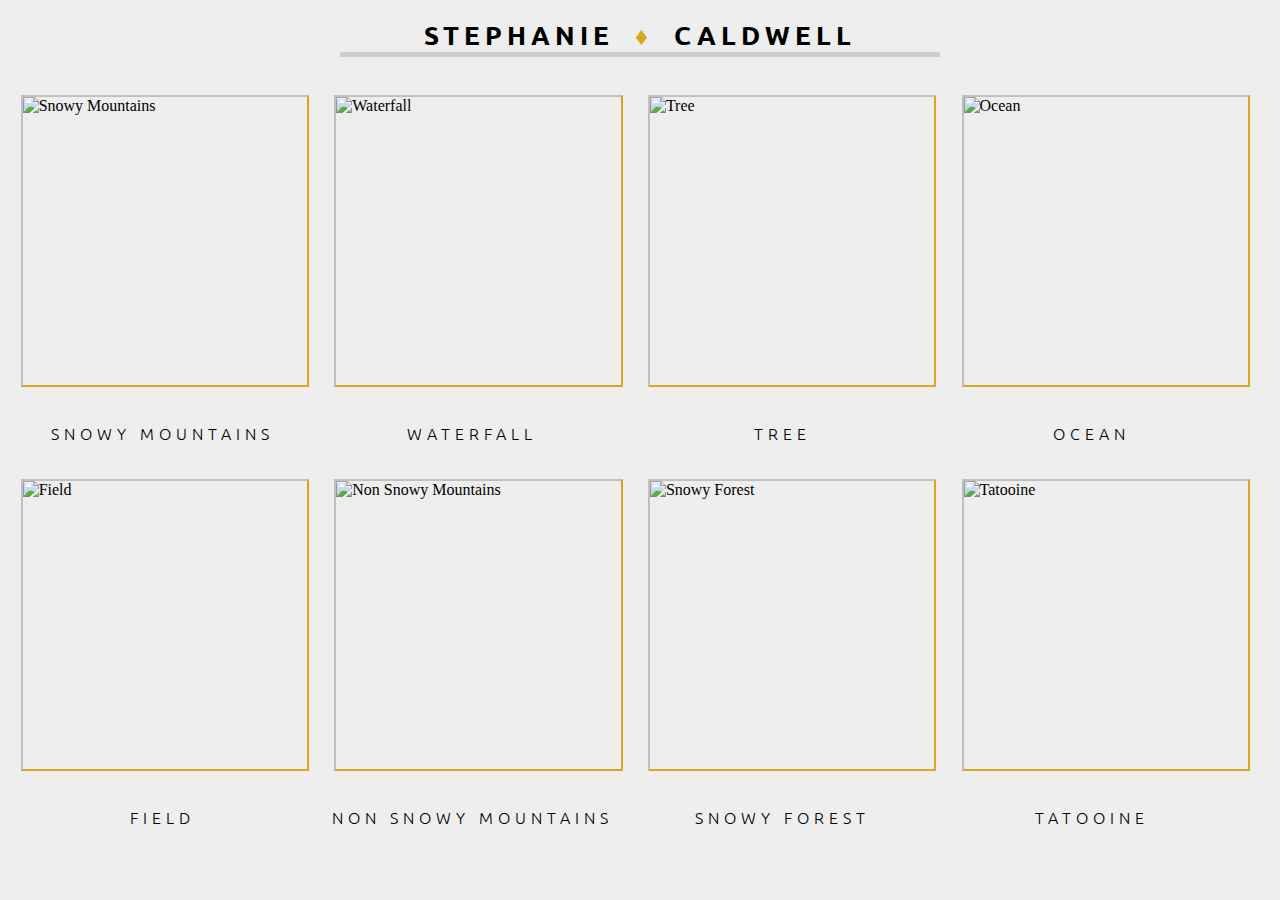
==== PhotoSite-main/index.html @ 996ce949 "portfolio site" ====
<!DOCTYPE html>
<html lang="en">

<head>
    <meta charset="UTF-8">
    <meta name="viewport" content="width=device-width, initial-scale=1.0">
    <title>Photo Site</title>
    <link rel="preconnect" href="https://fonts.gstatic.com">
    <link href="https://fonts.googleapis.com/css2?family=Ubuntu:ital,wght@0,400;0,700;1,300&display=swap"
        rel="stylesheet">
    <link rel="stylesheet" href="style.css">
</head>

<body>
    <p>Stephanie <span style="color:goldenrod">&diams;</span> Caldwell</p>
    <img src="Images/snowyMountains.jpeg" alt="Snowy Mountains">
    <img src="Images/waterfall.jpeg" alt="Waterfall">
    <img src="Images/tree.jpeg" alt="Tree">
    <img src="Images/ocean.jpeg" alt="Ocean">
    <p class="tagline">Snowy Mountains</p>
    <p class="tagline">Waterfall</p>
    <p class="tagline">Tree</p>
    <p class="tagline">Ocean</p>
    <img src="Images/field.jpeg" alt="Field">
    <img src="Images/nonSnowyMountains.jpeg" alt="Non Snowy Mountains">
    <img src="Images/snowyForest.jpeg" alt="Snowy Forest">
    <img src="Images/tatooine.jpeg" alt="Tatooine">
    <p class="tagline">Field</p>
    <p class="tagline">Non Snowy Mountains</p>
    <p class="tagline">Snowy Forest</p>
    <p class="tagline">Tatooine</p>
</body>

</html>
---- PhotoSite-main/style.css ----
body {
    background: #eee;
}

p {
    font-family: 'Ubuntu', sans-serif;
    font-weight: 700;
    /* font-size: 35px; */
    font-size: 2vw;
    letter-spacing: 5px;
    text-transform: uppercase;
    text-align: center;
    border-bottom: 5px solid #ccc;
    padding: 10px 0px 0px 0px;
    width: 47.5%;
    margin: auto;
    margin-bottom: 25px;
}

img {
    width: 22.5%;
    height: 22.5vw;
    margin: 1%;
    float: left;
    border-right: 2px solid goldenrod;
    border-bottom: 2px solid goldenrod;
    border-left: 2px solid silver;
    border-top: 2px solid silver;
}

.tagline {
    width: 22.5%;
    margin: 1%;
    float: left;
    font-size: 16px;
    font-weight: 100;
    letter-spacing: 5px;
    text-align: center;
    border-bottom: 0px;
    padding: 10px 0;

}

span {
margin: 10px;
}
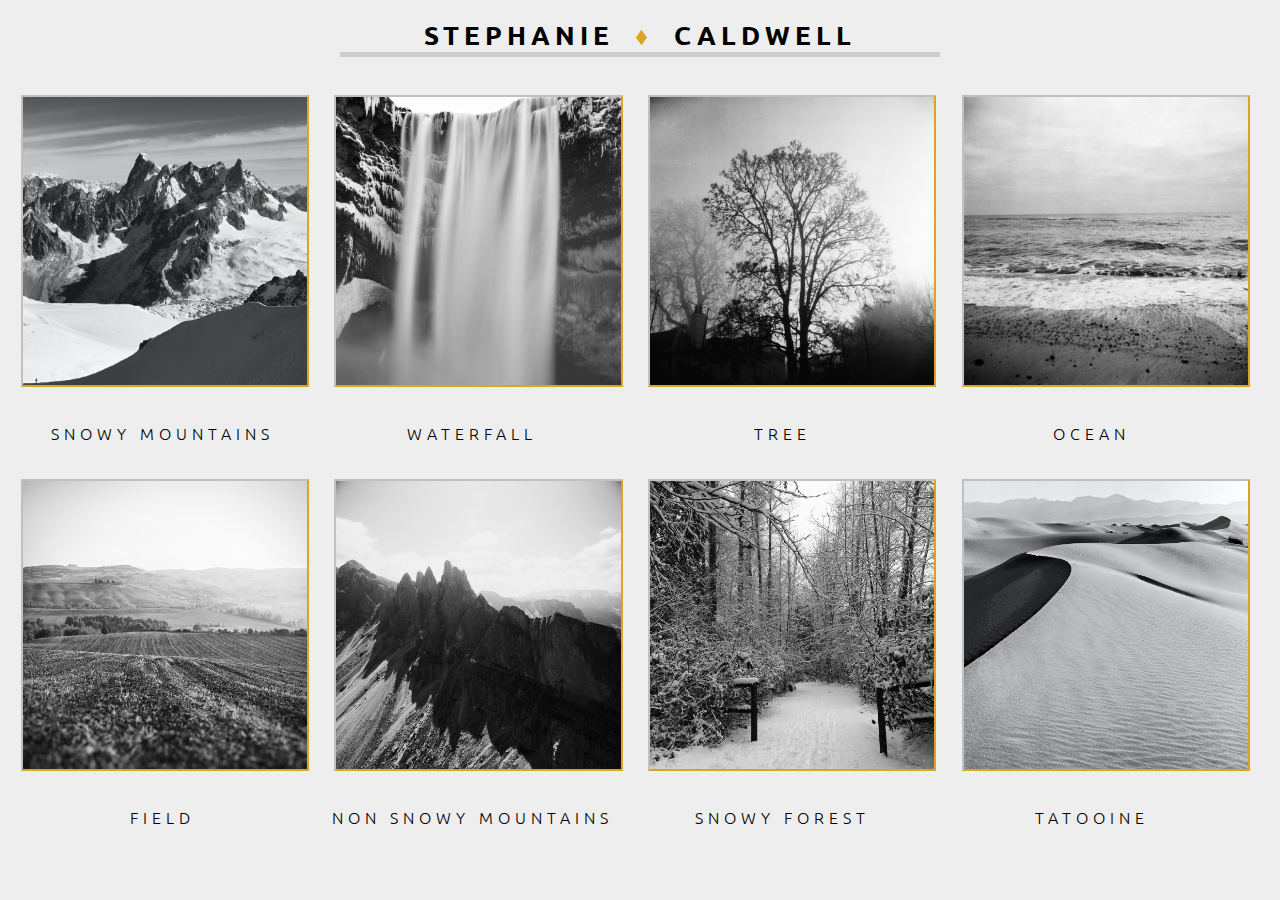
==== commit a1659d81: "photo site changes" ====
--- a/PhotoSite-main/index.html
+++ b/PhotoSite-main/index.html
@@ -13,18 +13,18 @@
 
 <body>
     <p>Stephanie <span style="color:goldenrod">&diams;</span> Caldwell</p>
-    <img src="Images/snowyMountains.jpeg" alt="Snowy Mountains">
-    <img src="Images/waterfall.jpeg" alt="Waterfall">
-    <img src="Images/tree.jpeg" alt="Tree">
-    <img src="Images/ocean.jpeg" alt="Ocean">
+    <img src="images/snowyMountains.jpeg" alt="Snowy Mountains">
+    <img src="images/waterfall.jpeg" alt="Waterfall">
+    <img src="images/tree.jpeg" alt="Tree">
+    <img src="images/ocean.jpeg" alt="Ocean">
     <p class="tagline">Snowy Mountains</p>
     <p class="tagline">Waterfall</p>
     <p class="tagline">Tree</p>
     <p class="tagline">Ocean</p>
-    <img src="Images/field.jpeg" alt="Field">
-    <img src="Images/nonSnowyMountains.jpeg" alt="Non Snowy Mountains">
-    <img src="Images/snowyForest.jpeg" alt="Snowy Forest">
-    <img src="Images/tatooine.jpeg" alt="Tatooine">
+    <img src="images/field.jpeg" alt="Field">
+    <img src="images/nonSnowyMountains.jpeg" alt="Non Snowy Mountains">
+    <img src="images/snowyForest.jpeg" alt="Snowy Forest">
+    <img src="images/tatooine.jpeg" alt="Tatooine">
     <p class="tagline">Field</p>
     <p class="tagline">Non Snowy Mountains</p>
     <p class="tagline">Snowy Forest</p>
